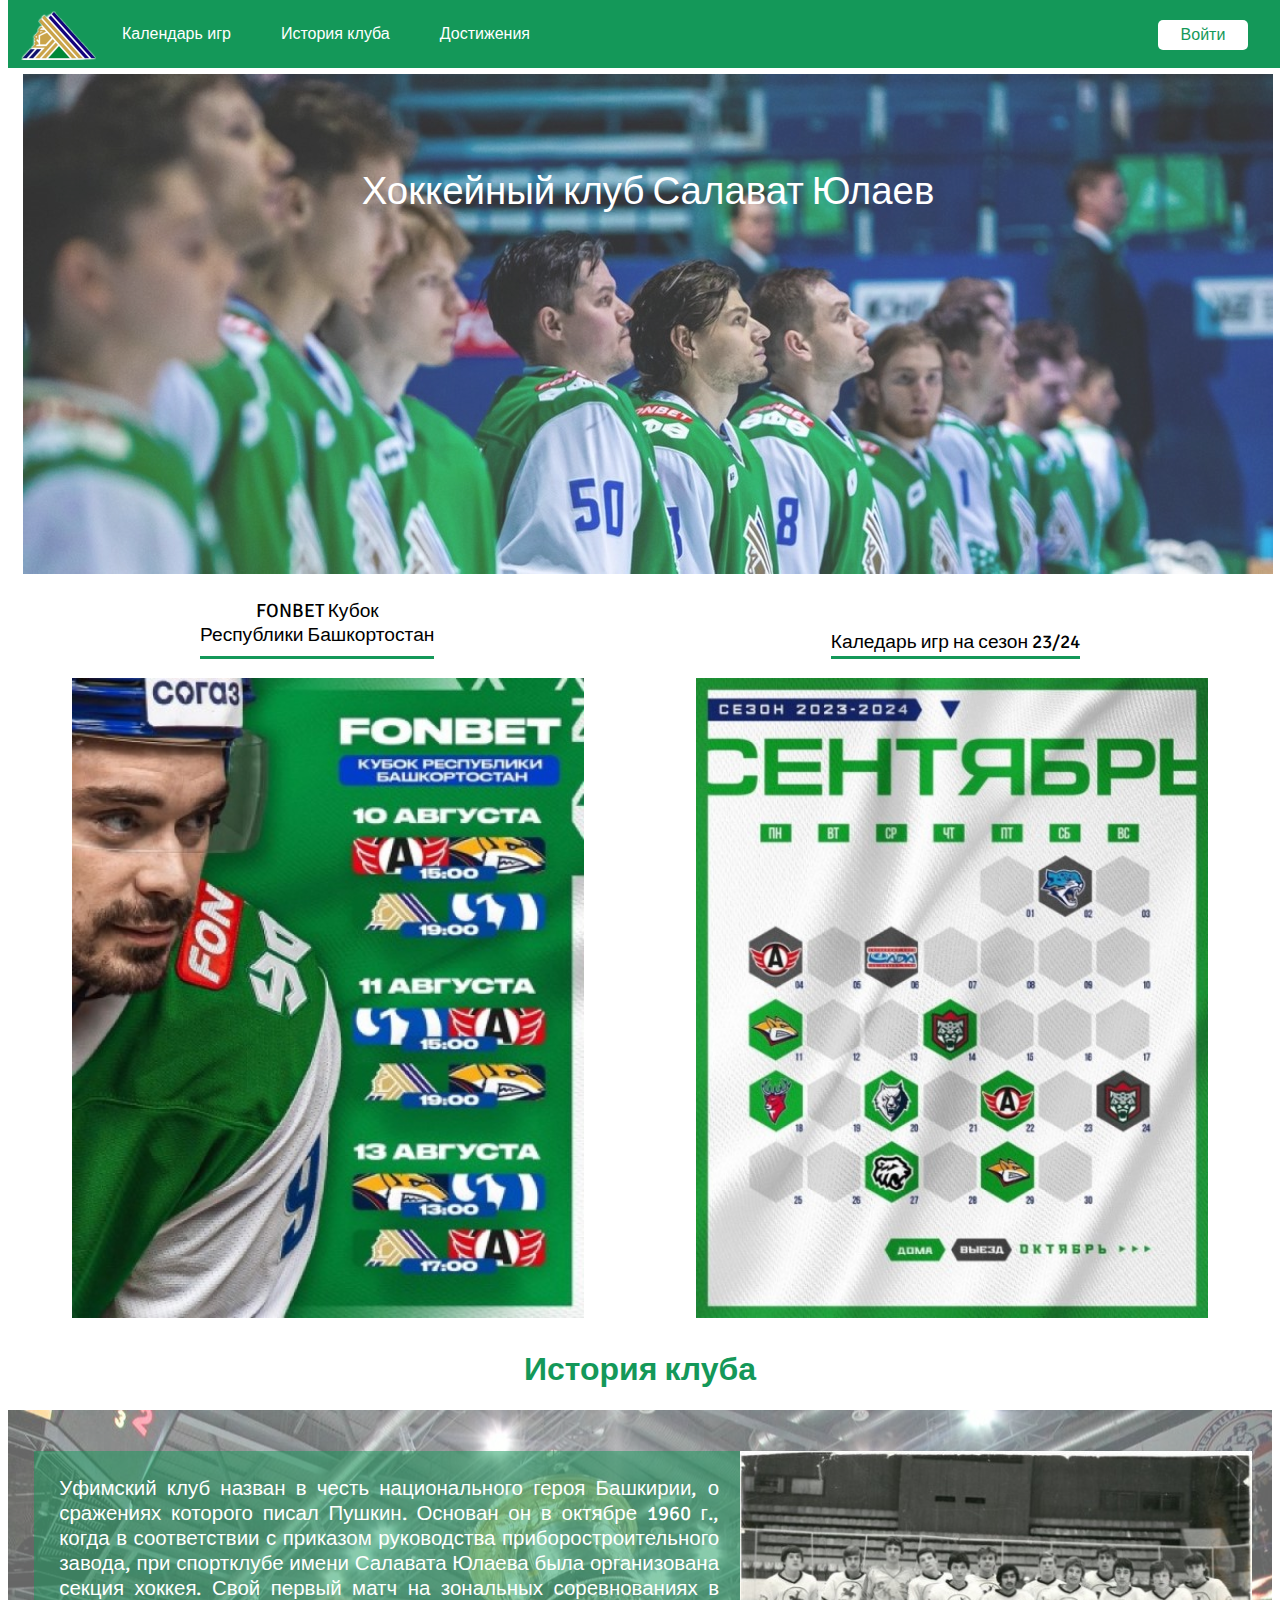
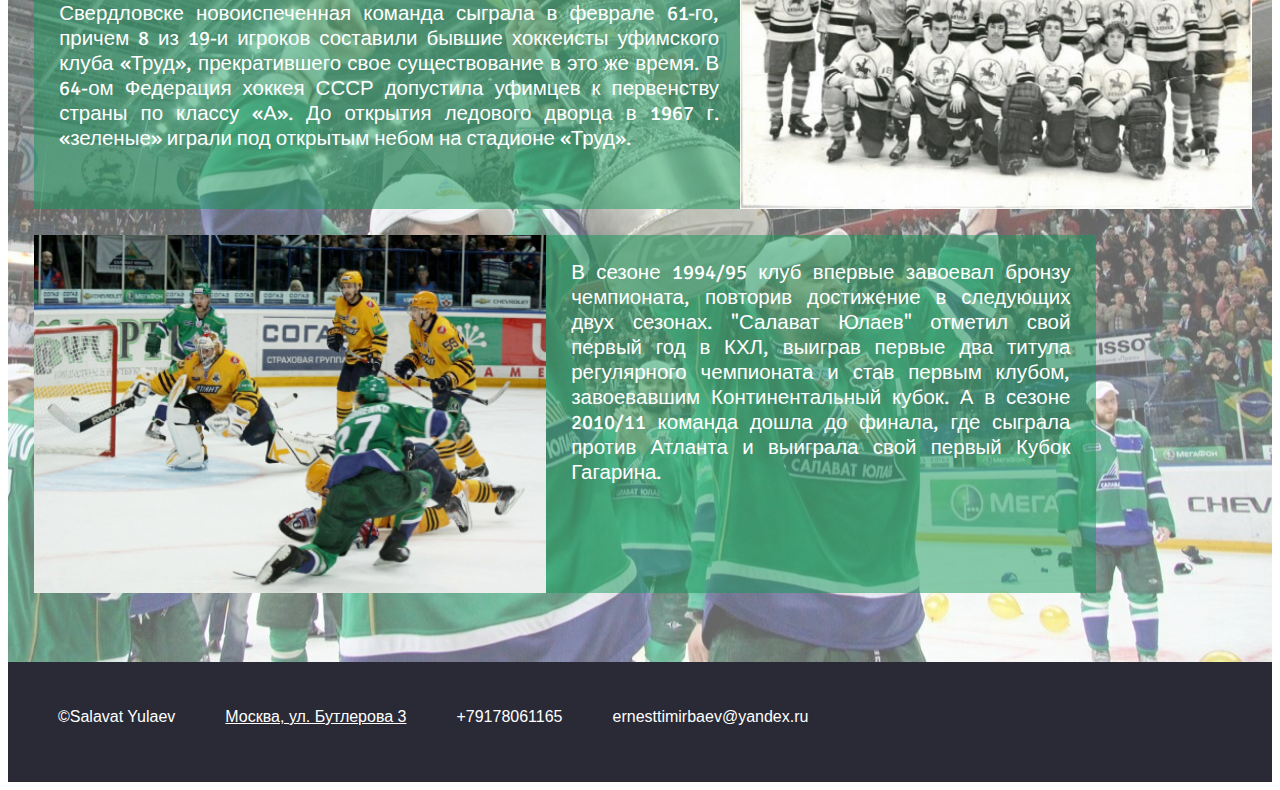
==== index.html @ a3f9629a "Add files via upload" ====
﻿<!DOCTYPE html>

<html lang="en" xmlns="http://www.w3.org/1999/xhtml">
<head>
    <meta charset="utf-8" />
    <link rel="stylesheet" href="style.css">
    <link rel="manifest" href="manifest.json">
    <link href="https://fonts.googleapis.com/css2?family=Signika&display=swap" rel="stylesheet">
    <title>ХК Салават Юлаев</title>
</head>
<body>
    <div class="text">
        <p>Хоккейный клуб Салават Юлаев</p>
    </div>
    <div class="flex1">
        <p>
            FONBET Кубок<br>
            Республики Башкортостан
        </p>
        <a name="first"><p class="calendar">Каледарь игр на сезон 23/24</p></a>
    </div>
    <div class="flex2">
        <img src="images/cup.jpg">
        <img src="images/september.jpg">
    </div>
    <a name="second"><h1>История клуба</h1></a>
    <div class="history">
        <img class="old" src="images/old.jpg" align="right">
        <div class="back1">
            <p class="text1">
                Уфимский клуб назван в честь национального героя Башкирии, о сражениях которого писал Пушкин.
                Основан он в октябре 1960 г., когда в соответствии с приказом руководства приборостроительного завода,
                при спортклубе имени Салавата Юлаева была организована секция хоккея.
                Свой первый матч на зональных соревнованиях в Свердловске новоиспеченная команда сыграла в феврале 61-го,
                причем 8 из 19-и игроков составили бывшие хоккеисты уфимского клуба «Труд», прекратившего свое существование в это же время.
                В 64-ом Федерация хоккея СССР допустила уфимцев к первенству страны по классу «А».
                До открытия ледового дворца в 1967 г. «зеленые» играли под открытым небом на стадионе «Труд».
            </p>
        </div>
        <img class="hockey" src="images/2011.png" align="left">
        <div class="back2">
            <p class="text2">
                В сезоне 1994/95 клуб впервые завоевал бронзу чемпионата, повторив достижение в следующих двух сезонах.
                "Салават Юлаев" отметил свой первый год в КХЛ, выиграв первые два титула регулярного чемпионата и став первым клубом, завоевавшим Континентальный кубок.
                А в сезоне 2010/11 команда дошла до финала, где сыграла против Атланта и выиграла свой первый Кубок Гагарина.
            </p>
        </div>
    </div>
    <div class="menu">
        <img src="images/logo.png" align="left">
        <a href="#first">Календарь игр</a>
        <a href="#second">История клуба</a>
        <a>Достижения</a>
        <form action="login.html">
            <button>
                Войти
            </button>
        </form>
    </div>
    <div class="contacts">
        <p>
            ©Salavat Yulaev
        </p>
        <p>
            <a href="https://yandex.ru/maps/213/moscow/house/ulitsa_butlerova_3/Z04YcwVkQEMCQFtvfXp0dXtqYw==/?ll=37.524965%2C55.654797&z=16">Москва, ул. Бутлерова 3</a>
        </p>
        <p>
            +79178061165
        </p>
        <p>
            ernesttimirbaev@yandex.ru
        </p>
    </div>
</body>
</html>
---- style.css ----
﻿.menu {
    background-color: #149859;
    position: fixed;
    top: 0;
    width: 100%;
}

.menu a {
    float: left;
    color: white;
    padding: 25px 25px;
    text-align: center;
    font-family: Arial;
    font-size: 16px;
    text-decoration: none;
}

.menu button {
    background-color: white;
    color: #149859;
    font-family: Arial;
    font-size: 16px;
    float: right;
    border: 0;
    margin-top: 20px;
    margin-right: 40px;
    height: 30px;
    width: 90px;
    border-radius: 5px;

}

.menu button:hover {
    text-decoration: none;
    color: #013ccb;
}

.menu a:hover {
    text-decoration: none;
    color: #013ccb;
}

.menu img {
    padding-top: 10px;
    padding-left: 12px;
}

.text {
    margin-top: 68px;
    height: 40vw;
    width: 100vw;
    background-image: url(images/photo.jpg);
    background-repeat: no-repeat;
    background-position: center;
    opacity: 0.8;
}

.text p {
    color: white;
    padding-top: 100px;
    font-size: 3vw;
    font-family: 'Signika', sans-serif;
    text-align: center;
}

h1 {
    color: #149859;
    padding-top: 10px;
    font-family: 'Signika', sans-serif;
    text-align: center;
}

.history {
    padding-top: 20px;
    height: 65vw;
    width: 100%;
    background-image: url(images/history.png);
    background-repeat: no-repeat;
    background-position: center;
}

.text1 {
    padding-left: 2vw;
    padding-top: 2vw;
    color: white;
    font-size: 1.6vw;
    font-family: 'Signika', sans-serif;
    text-align: justify;
}

.text2 {
    padding-left: 2vw;
    padding-top: 2vw;
    padding-right: 2vw;
    margin-top: 2vw;
    color: white;
    font-size: 1.6vw;
    font-family: 'Signika', sans-serif;
    text-align: justify;
}

.flex1 {
    display: flex;
    padding: 0 15vw;
    flex-direction: row;
    justify-content: space-between;
    align-items: flex-end;
}

.flex2 {
    display: flex;
    padding: 0 5vw;
    flex-direction: row;
    justify-content: space-between;
}

.flex2 img {
    width: 40vw;
    height: 50vw;
}

.flex1 p {
    padding-bottom: 1%;
    font-family: 'Signika', sans-serif;
    font-size: 1.5vw;
    border-bottom: 3px solid #149859;
    text-align: center;
}

.old {
    width: 40vw;
    height: 28vw;
    padding: 1.6vw;
}

.hockey {
    width: 40vw;
    height: 28vw;
    padding: 2vw;
}

.back1 {
    background: rgba(20, 152, 89, 0.5);
    height: 28vw;
    width: 60%;
    margin-left: 2vw;
}

.back2 {
    margin-left: 40vw; 
    background: rgba(20, 152, 89, 0.5);
    height: 18.7vw;
    height: 28vw;
    width: 45vw;
}

.contacts {
    flex: 0 0 auto;
    background-color: #2a2a37;
    width: 100%;
    height: 120px;
}

.contacts p {
    float: left;
    color: white;
    font-size: 16px;
    font-family: Arial;
    padding-top: 30px;
    padding-left: 50px;
}

.contacts p a {
    color: white;
}

.contacts p a:hover {
    color: #149859;
}
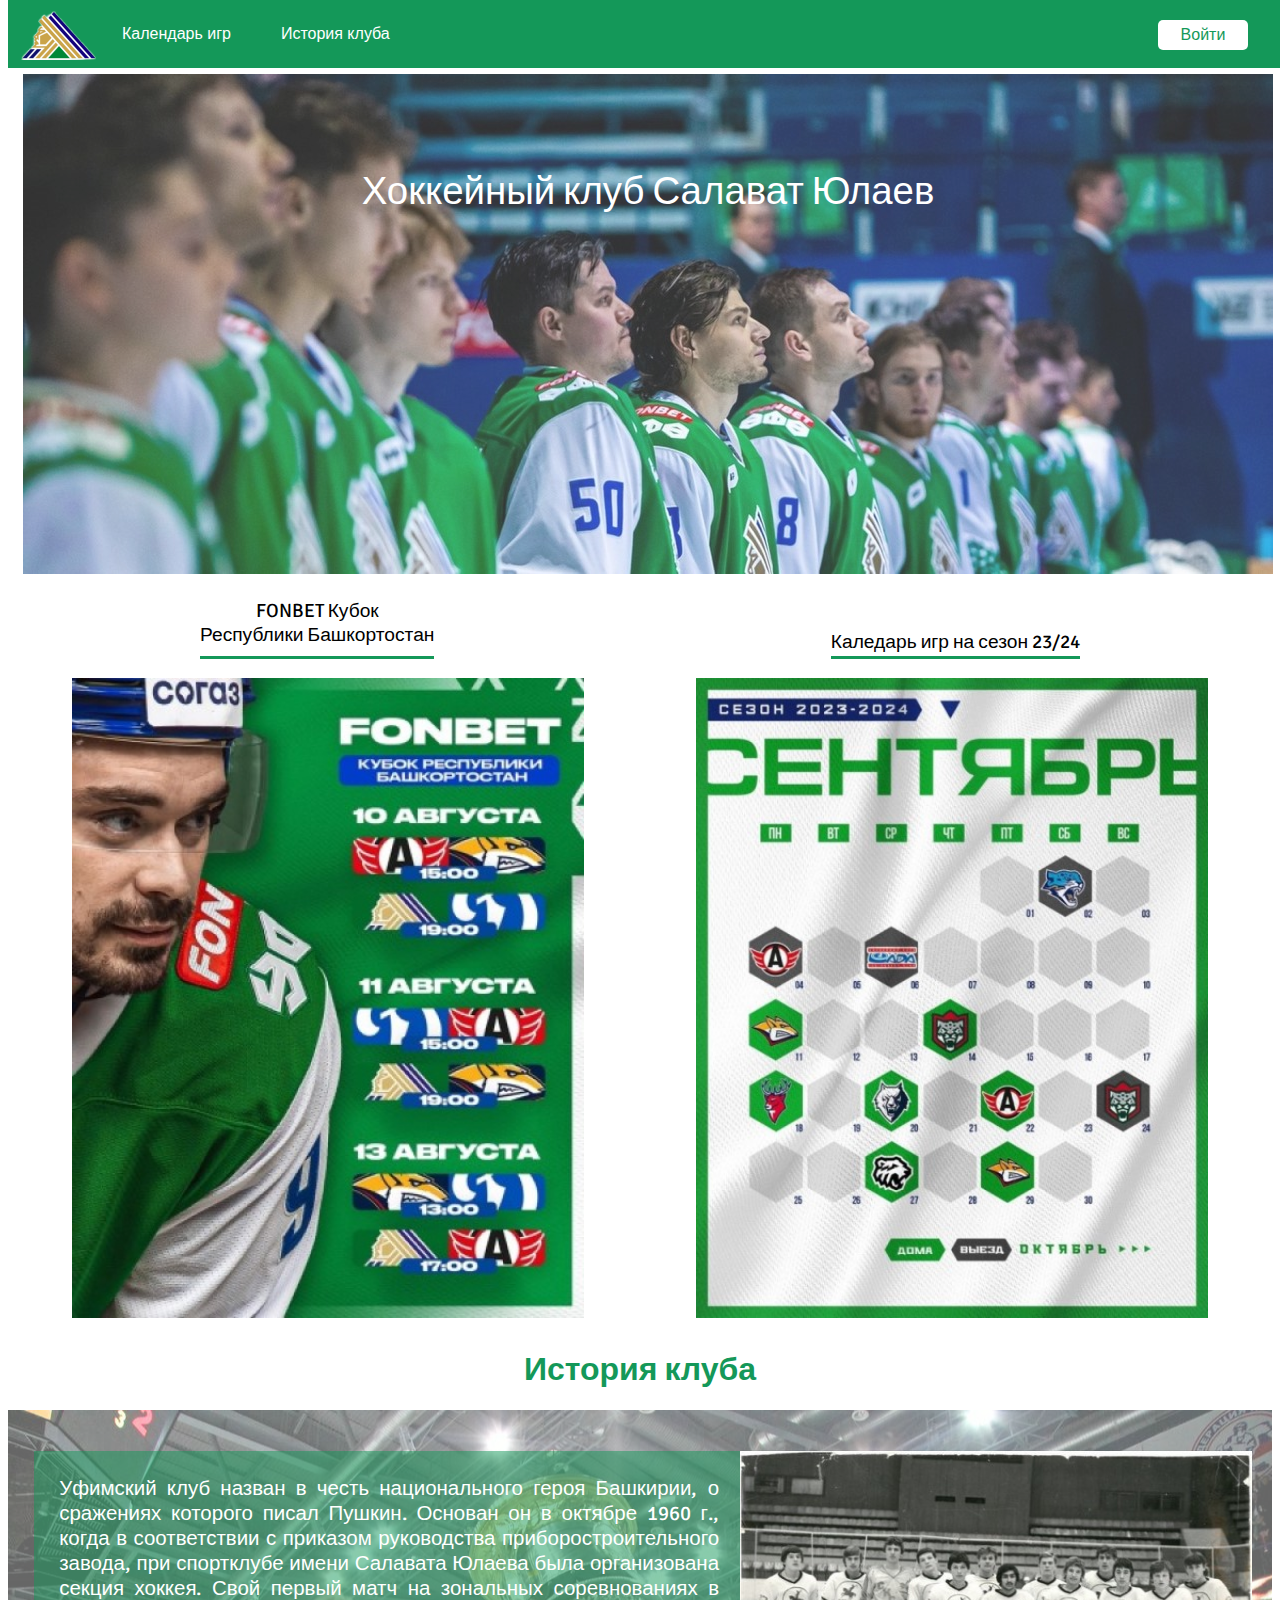
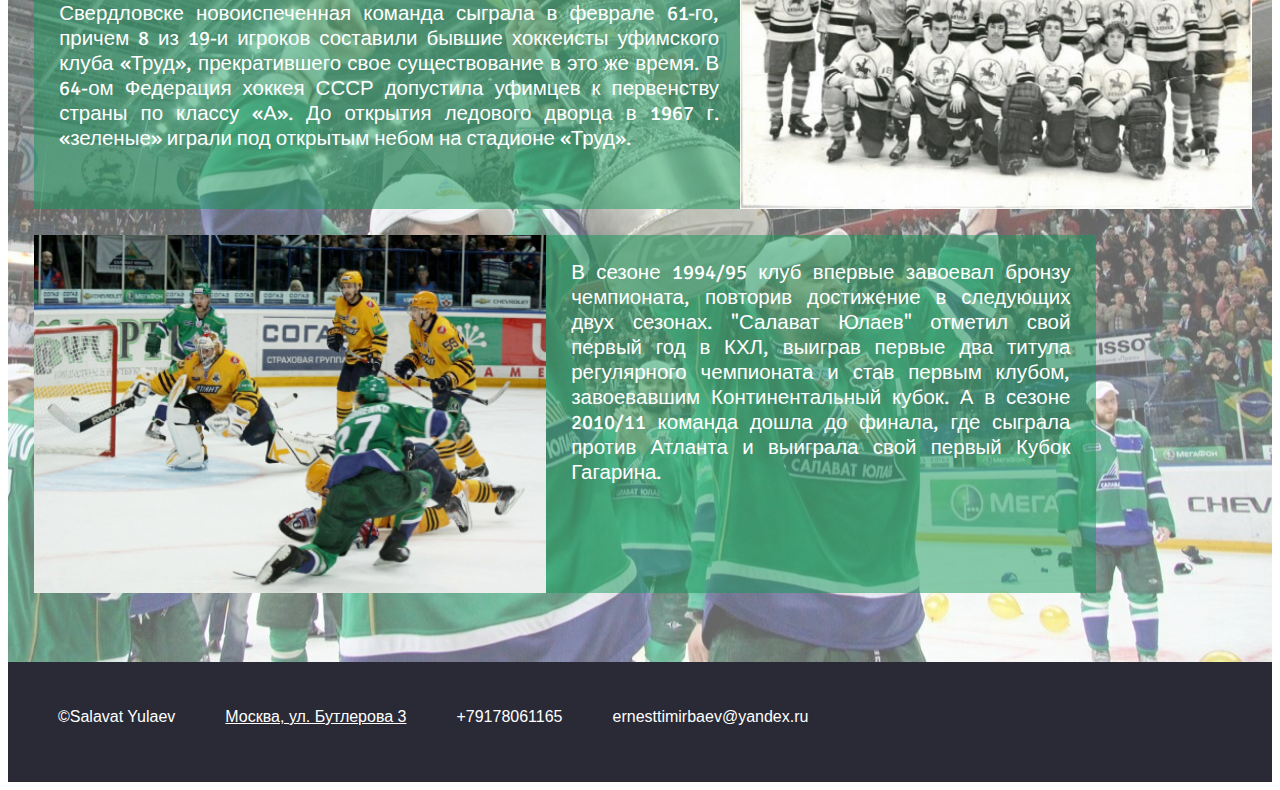
==== commit f975b43b: "Update index.html" ====
--- a/index.html
+++ b/index.html
@@ -50,7 +50,6 @@
         <img src="images/logo.png" align="left">
         <a href="#first">Календарь игр</a>
         <a href="#second">История клуба</a>
-        <a>Достижения</a>
         <form action="login.html">
             <button>
                 Войти
@@ -72,4 +71,4 @@
         </p>
     </div>
 </body>
-</html>+</html>
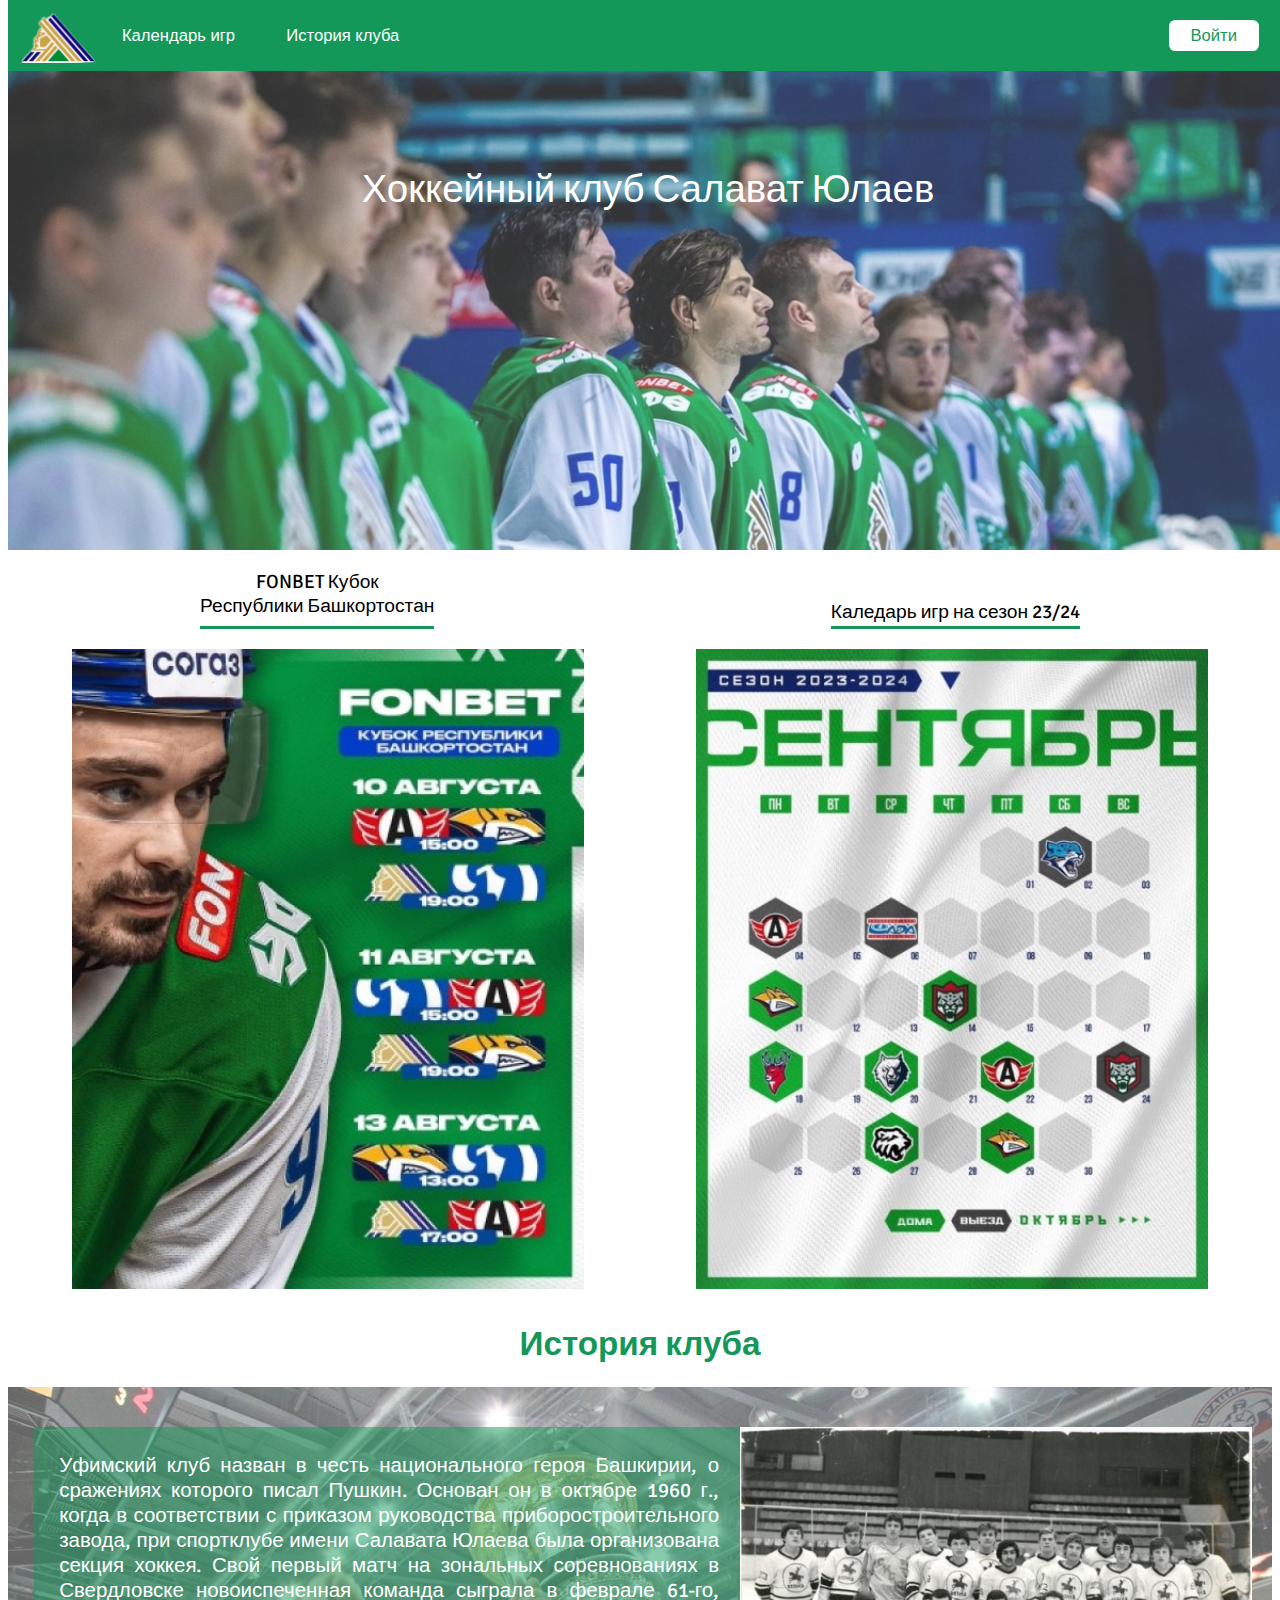
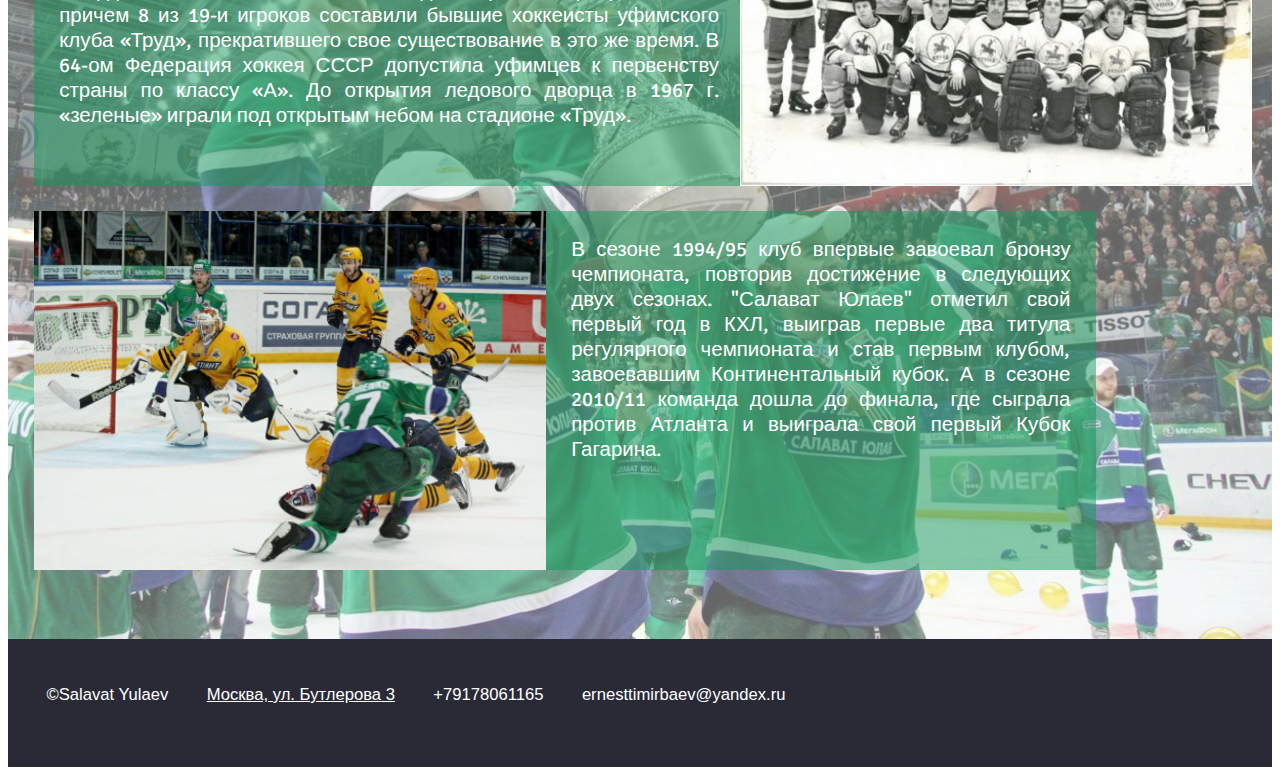
==== commit 87a57921: "Add files via upload" ====
--- a/index.html
+++ b/index.html
@@ -20,12 +20,12 @@
         <a name="first"><p class="calendar">Каледарь игр на сезон 23/24</p></a>
     </div>
     <div class="flex2">
-        <img src="images/cup.jpg">
-        <img src="images/september.jpg">
+        <img src="images/cup.jpg" alt="Cup">
+        <img src="images/september.jpg" alt="Calendar">
     </div>
     <a name="second"><h1>История клуба</h1></a>
     <div class="history">
-        <img class="old" src="images/old.jpg" align="right">
+        <img class="old" src="images/old.jpg" align="right" alt="1960-70">
         <div class="back1">
             <p class="text1">
                 Уфимский клуб назван в честь национального героя Башкирии, о сражениях которого писал Пушкин.
@@ -37,7 +37,7 @@
                 До открытия ледового дворца в 1967 г. «зеленые» играли под открытым небом на стадионе «Труд».
             </p>
         </div>
-        <img class="hockey" src="images/2011.png" align="left">
+        <img class="hockey" src="images/2011.png" align="left" alt="2011">
         <div class="back2">
             <p class="text2">
                 В сезоне 1994/95 клуб впервые завоевал бронзу чемпионата, повторив достижение в следующих двух сезонах.
@@ -47,7 +47,7 @@
         </div>
     </div>
     <div class="menu">
-        <img src="images/logo.png" align="left">
+        <img src="images/logo.png" align="left" alt="logo">
         <a href="#first">Календарь игр</a>
         <a href="#second">История клуба</a>
         <form action="login.html">
@@ -71,4 +71,4 @@
         </p>
     </div>
 </body>
-</html>
+</html>--- a/style.css
+++ b/style.css
@@ -8,10 +8,10 @@
 .menu a {
     float: left;
     color: white;
-    padding: 25px 25px;
+    padding: 2vw 2vw;
     text-align: center;
     font-family: Arial;
-    font-size: 16px;
+    font-size: 1.3vw;
     text-decoration: none;
 }
 
@@ -19,14 +19,14 @@
     background-color: white;
     color: #149859;
     font-family: Arial;
-    font-size: 16px;
+    font-size: 1.3vw;
     float: right;
     border: 0;
-    margin-top: 20px;
-    margin-right: 40px;
-    height: 30px;
-    width: 90px;
-    border-radius: 5px;
+    margin-top: 1.6vw;
+    margin-right: 2.3vw;
+    height: 2.4vw;
+    width: 7vw;
+    border-radius: 0.5vw;
 
 }
 
@@ -41,31 +41,35 @@
 }
 
 .menu img {
-    padding-top: 10px;
-    padding-left: 12px;
+    width: 6vw;
+    height: 4vw;
+    padding-top: 0.9vw;
+    padding-left: 0.9vw;
 }
 
 .text {
-    margin-top: 68px;
     height: 40vw;
     width: 100vw;
     background-image: url(images/photo.jpg);
     background-repeat: no-repeat;
     background-position: center;
+    background-size: cover;
     opacity: 0.8;
 }
 
 .text p {
     color: white;
-    padding-top: 100px;
+    padding-top: 10vw;
     font-size: 3vw;
     font-family: 'Signika', sans-serif;
     text-align: center;
 }
 
 h1 {
+    font-size: 2.6vw;
+    font-weight: 700;
     color: #149859;
-    padding-top: 10px;
+    padding-top: 1vw;
     font-family: 'Signika', sans-serif;
     text-align: center;
 }
@@ -76,6 +80,7 @@
     width: 100%;
     background-image: url(images/history.png);
     background-repeat: no-repeat;
+    background-size: cover;
     background-position: center;
 }
 
@@ -158,16 +163,16 @@
     flex: 0 0 auto;
     background-color: #2a2a37;
     width: 100%;
-    height: 120px;
+    height: 10vw;
 }
 
 .contacts p {
     float: left;
     color: white;
-    font-size: 16px;
+    font-size: 1.3vw;
     font-family: Arial;
-    padding-top: 30px;
-    padding-left: 50px;
+    padding-top: 2.3vw;
+    padding-left: 3vw;
 }
 
 .contacts p a {
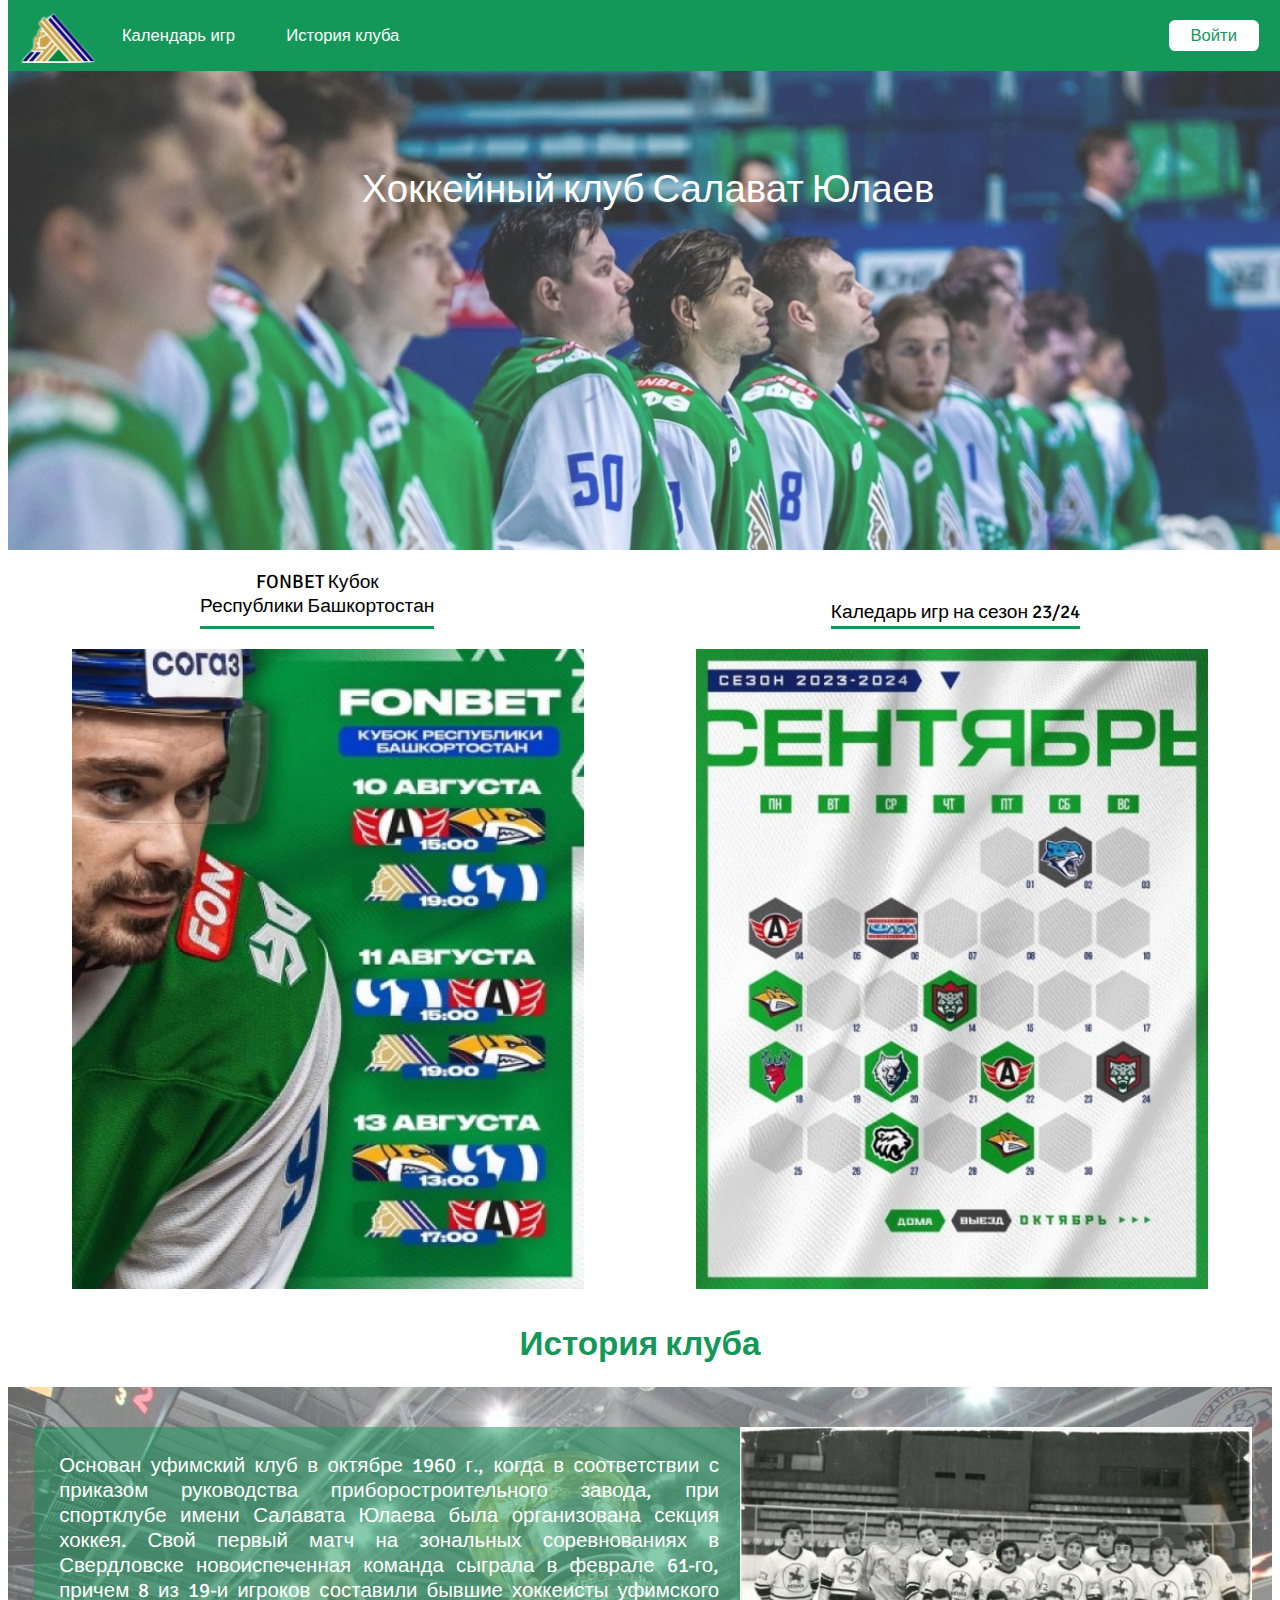
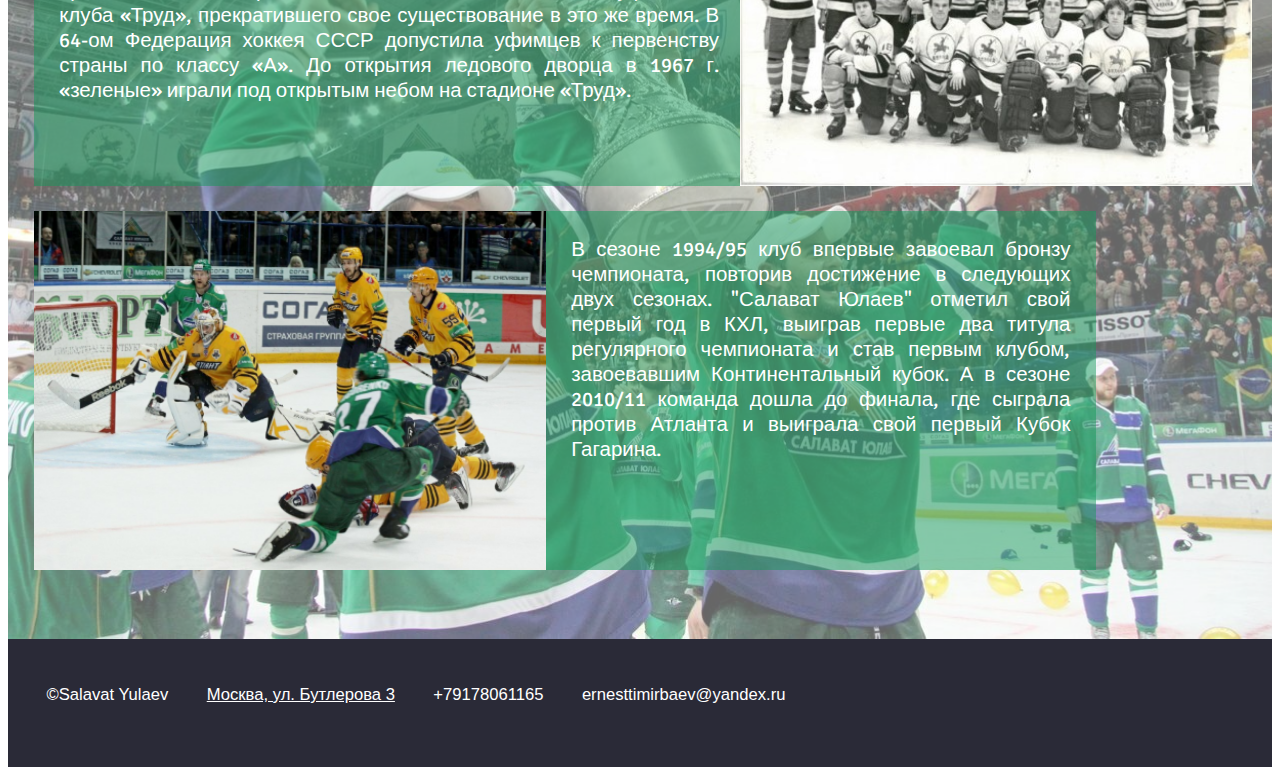
==== commit 1964ac4a: "Update index.html" ====
--- a/index.html
+++ b/index.html
@@ -28,8 +28,7 @@
         <img class="old" src="images/old.jpg" align="right" alt="1960-70">
         <div class="back1">
             <p class="text1">
-                Уфимский клуб назван в честь национального героя Башкирии, о сражениях которого писал Пушкин.
-                Основан он в октябре 1960 г., когда в соответствии с приказом руководства приборостроительного завода,
+                Основан уфимский клуб в октябре 1960 г., когда в соответствии с приказом руководства приборостроительного завода,
                 при спортклубе имени Салавата Юлаева была организована секция хоккея.
                 Свой первый матч на зональных соревнованиях в Свердловске новоиспеченная команда сыграла в феврале 61-го,
                 причем 8 из 19-и игроков составили бывшие хоккеисты уфимского клуба «Труд», прекратившего свое существование в это же время.
@@ -71,4 +70,4 @@
         </p>
     </div>
 </body>
-</html>+</html>
